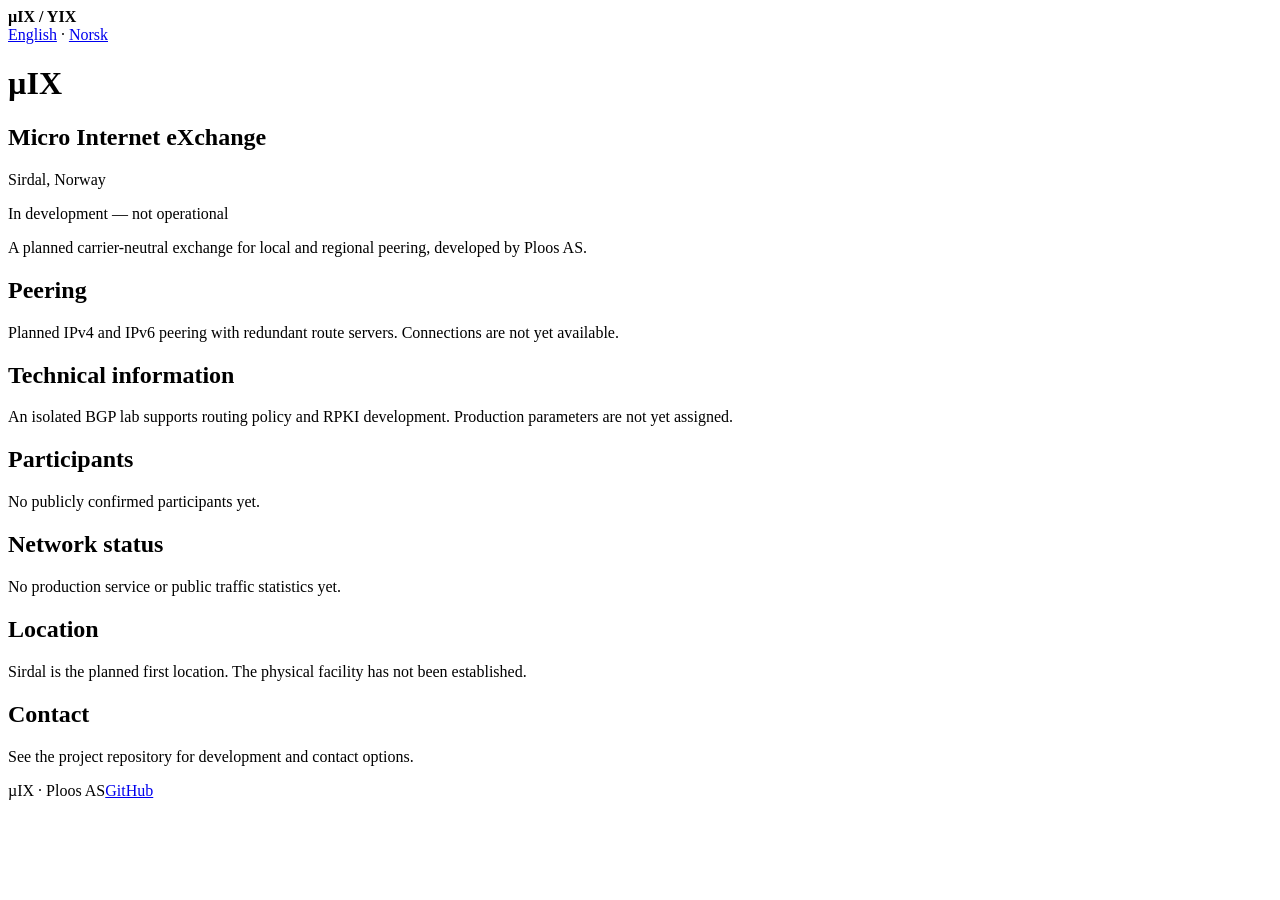
==== website/index.html @ 16e614be "website: add website/index.html" ====
<!doctype html>
<html lang="en"><head><meta charset="utf-8"><meta name="viewport" content="width=device-width, initial-scale=1"><title>µIX — Micro Internet eXchange</title><meta name="description" content="A planned local Internet Exchange in Sirdal, Norway."><link rel="stylesheet" href="style.css"></head><body><header><strong>µIX / YIX</strong><nav aria-label="Language"><a href="./" lang="en">English</a> · <a href="no/" lang="nb">Norsk</a></nav></header><main><h1>µIX</h1><h2>Micro Internet eXchange</h2><p>Sirdal, Norway</p><p class="badge">In development — not operational</p><p>A planned carrier-neutral exchange for local and regional peering, developed by Ploos AS.</p><div class="grid"><section><h2>Peering</h2><p>Planned IPv4 and IPv6 peering with redundant route servers. Connections are not yet available.</p></section><section><h2>Technical information</h2><p>An isolated BGP lab supports routing policy and RPKI development. Production parameters are not yet assigned.</p></section><section><h2>Participants</h2><p>No publicly confirmed participants yet.</p></section><section><h2>Network status</h2><p>No production service or public traffic statistics yet.</p></section><section><h2>Location</h2><p>Sirdal is the planned first location. The physical facility has not been established.</p></section><section><h2>Contact</h2><p>See the project repository for development and contact options.</p></section></div></main><footer><span>µIX · Ploos AS</span><a href="https://github.com/Ploos-AS/YIX">GitHub</a></footer></body></html>
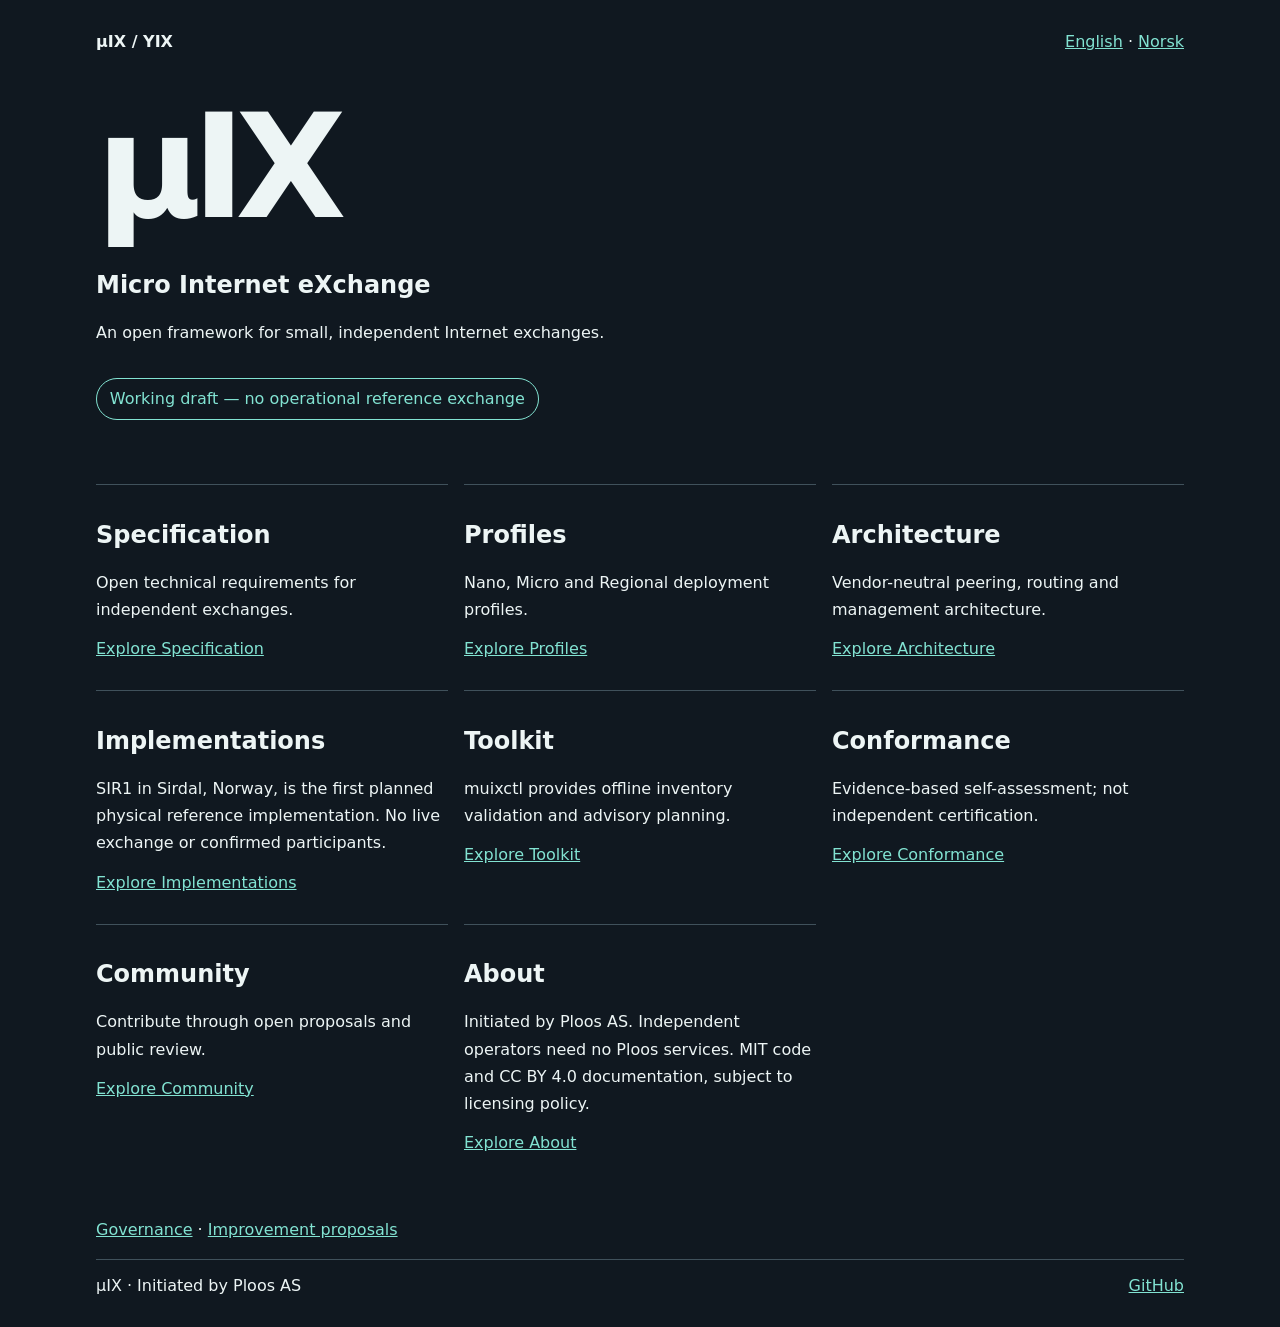
==== commit d6563bee: "website: present international framework in English" ====
--- a/website/index.html
+++ b/website/index.html
@@ -1,2 +1,31 @@
 <!doctype html>
-<html lang="en"><head><meta charset="utf-8"><meta name="viewport" content="width=device-width, initial-scale=1"><title>µIX — Micro Internet eXchange</title><meta name="description" content="A planned local Internet Exchange in Sirdal, Norway."><link rel="stylesheet" href="style.css"></head><body><header><strong>µIX / YIX</strong><nav aria-label="Language"><a href="./" lang="en">English</a> · <a href="no/" lang="nb">Norsk</a></nav></header><main><h1>µIX</h1><h2>Micro Internet eXchange</h2><p>Sirdal, Norway</p><p class="badge">In development — not operational</p><p>A planned carrier-neutral exchange for local and regional peering, developed by Ploos AS.</p><div class="grid"><section><h2>Peering</h2><p>Planned IPv4 and IPv6 peering with redundant route servers. Connections are not yet available.</p></section><section><h2>Technical information</h2><p>An isolated BGP lab supports routing policy and RPKI development. Production parameters are not yet assigned.</p></section><section><h2>Participants</h2><p>No publicly confirmed participants yet.</p></section><section><h2>Network status</h2><p>No production service or public traffic statistics yet.</p></section><section><h2>Location</h2><p>Sirdal is the planned first location. The physical facility has not been established.</p></section><section><h2>Contact</h2><p>See the project repository for development and contact options.</p></section></div></main><footer><span>µIX · Ploos AS</span><a href="https://github.com/Ploos-AS/YIX">GitHub</a></footer></body></html>+<html lang="en">
+<head>
+<meta charset="utf-8">
+<meta name="viewport" content="width=device-width, initial-scale=1">
+<title>µIX — Open framework for Internet exchanges</title>
+<meta name="description" content="An open framework for small, independent Internet exchanges.">
+<link rel="stylesheet" href="style.css">
+</head>
+<body>
+<header><strong>µIX / YIX</strong><nav aria-label="Language"><a href="./" lang="en" aria-current="page">English</a> · <a href="no/" lang="nb">Norsk</a></nav></header>
+<main>
+<h1>µIX</h1>
+<h2>Micro Internet eXchange</h2>
+<p>An open framework for small, independent Internet exchanges.</p>
+<p class="badge">Working draft — no operational reference exchange</p>
+<div class="grid">
+<section id="specification"><h2>Specification</h2><p>Open technical requirements for independent exchanges.</p><a href="https://github.com/Ploos-AS/YIX/blob/main/specification/v0.1.md">Explore Specification</a></section>
+<section id="profiles"><h2>Profiles</h2><p>Nano, Micro and Regional deployment profiles.</p><a href="https://github.com/Ploos-AS/YIX/blob/main/profiles/README.md">Explore Profiles</a></section>
+<section id="architecture"><h2>Architecture</h2><p>Vendor-neutral peering, routing and management architecture.</p><a href="https://github.com/Ploos-AS/YIX/blob/main/architecture/reference-v0.1.md">Explore Architecture</a></section>
+<section id="implementations"><h2>Implementations</h2><p>SIR1 in Sirdal, Norway, is the first planned physical reference implementation. No live exchange or confirmed participants.</p><a href="https://github.com/Ploos-AS/YIX/blob/main/implementations/sir1/README.md">Explore Implementations</a></section>
+<section id="toolkit"><h2>Toolkit</h2><p>muixctl provides offline inventory validation and advisory planning.</p><a href="https://github.com/Ploos-AS/YIX/blob/main/toolkit/README.md">Explore Toolkit</a></section>
+<section id="conformance"><h2>Conformance</h2><p>Evidence-based self-assessment; not independent certification.</p><a href="https://github.com/Ploos-AS/YIX/blob/main/conformance/README.md">Explore Conformance</a></section>
+<section id="community"><h2>Community</h2><p>Contribute through open proposals and public review.</p><a href="https://github.com/Ploos-AS/YIX/blob/main/CONTRIBUTING.md">Explore Community</a></section>
+<section id="about"><h2>About</h2><p>Initiated by Ploos AS. Independent operators need no Ploos services. MIT code and CC BY 4.0 documentation, subject to licensing policy.</p><a href="https://github.com/Ploos-AS/YIX/blob/main/LICENSING.md">Explore About</a></section>
+</div>
+<p><a href="https://github.com/Ploos-AS/YIX/blob/main/GOVERNANCE.md">Governance</a> · <a href="https://github.com/Ploos-AS/YIX/blob/main/mips/README.md">Improvement proposals</a></p>
+</main>
+<footer><span>µIX · Initiated by Ploos AS</span><a href="https://github.com/Ploos-AS/YIX">GitHub</a></footer>
+</body>
+</html>
--- a/website/style.css
+++ b/website/style.css
@@ -0,0 +1 @@
+:root{color-scheme:dark;font-family:system-ui,sans-serif;background:#101820;color:#edf5f5}body{max-width:68rem;margin:auto;padding:2rem}header,footer{display:flex;justify-content:space-between;gap:1rem;flex-wrap:wrap}a{color:#82e3d2}h1{font-size:clamp(4rem,12vw,9rem);margin:2rem 0 0;letter-spacing:-.07em}h2{font-size:1.5rem}p{line-height:1.7;max-width:65ch}.badge{display:inline-block;border:1px solid #82e3d2;padding:.4rem .8rem;border-radius:2rem;color:#82e3d2}.grid{display:grid;grid-template-columns:repeat(auto-fit,minmax(min(100%,18rem),1fr));gap:1rem;margin:3rem 0}section{border-top:1px solid #40515b;padding:1rem 0}footer{border-top:1px solid #40515b;padding-top:1rem}a:focus-visible{outline:3px solid #fff}
